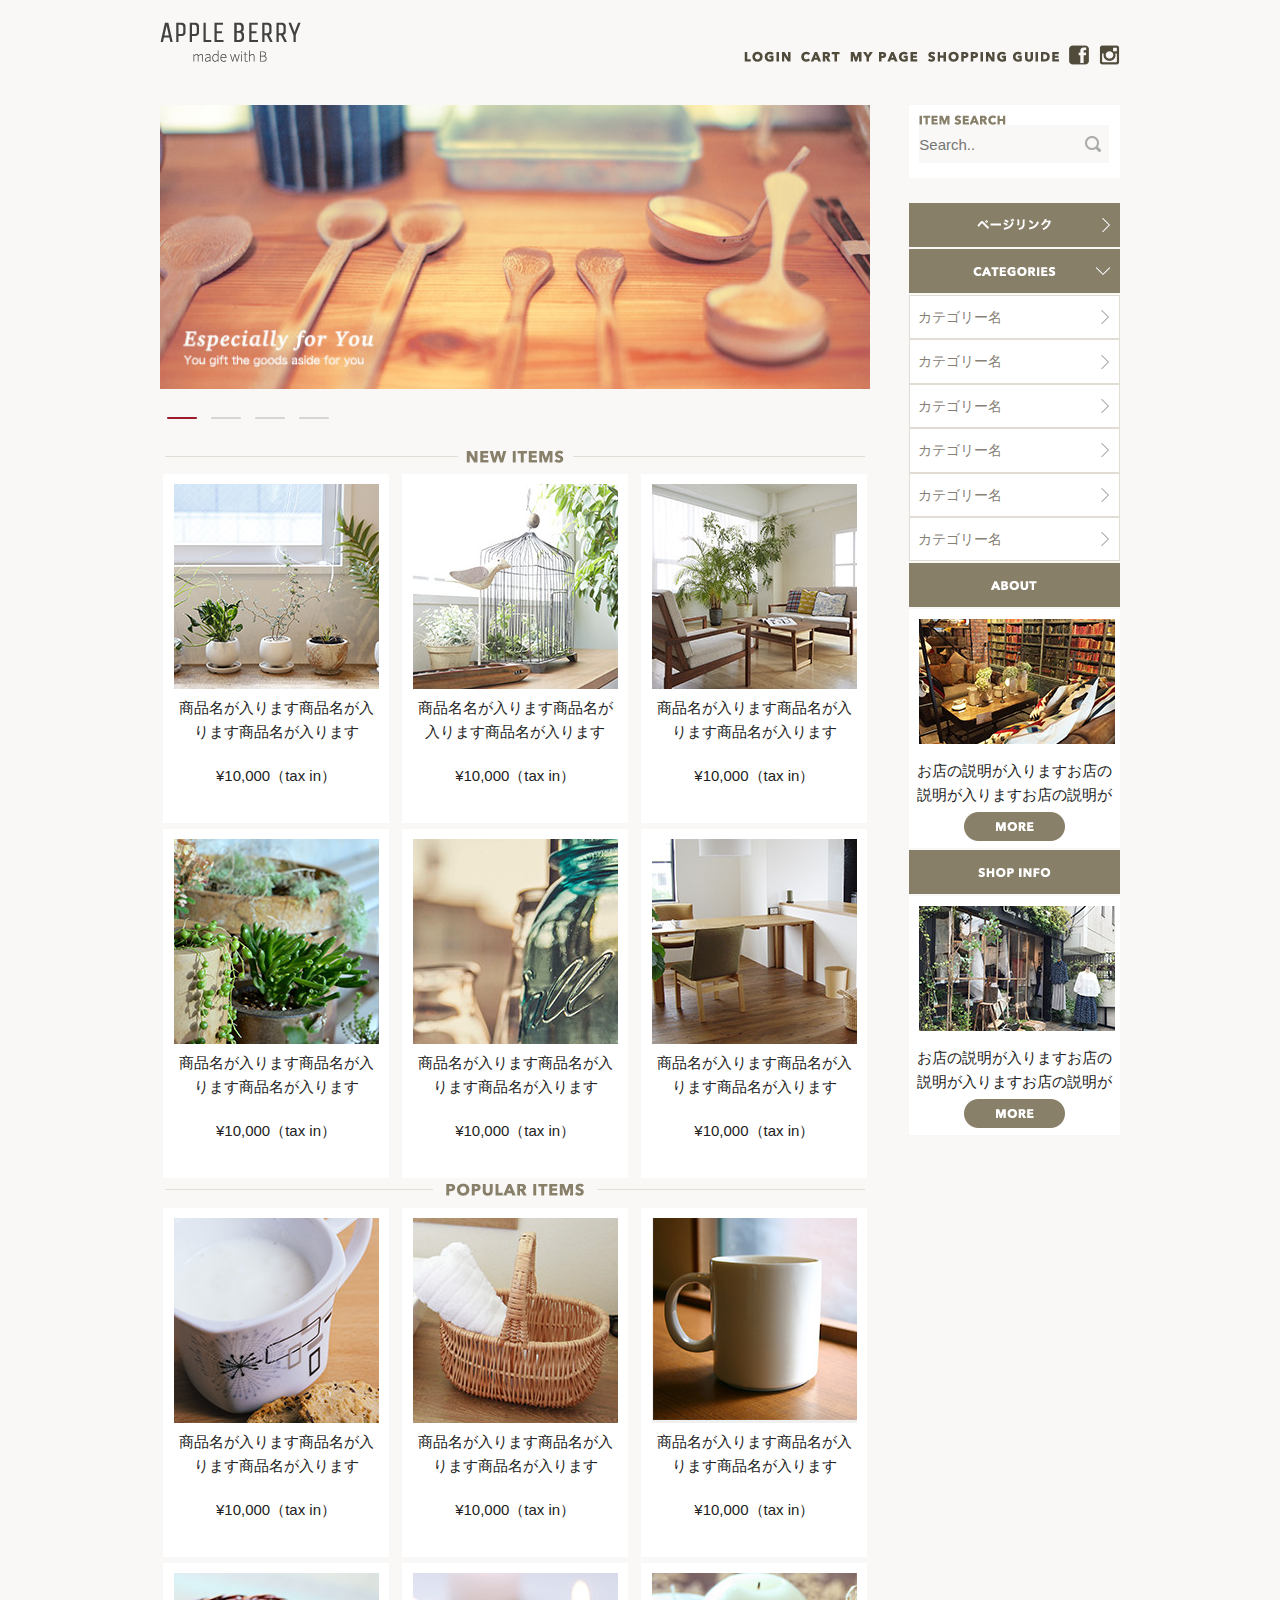
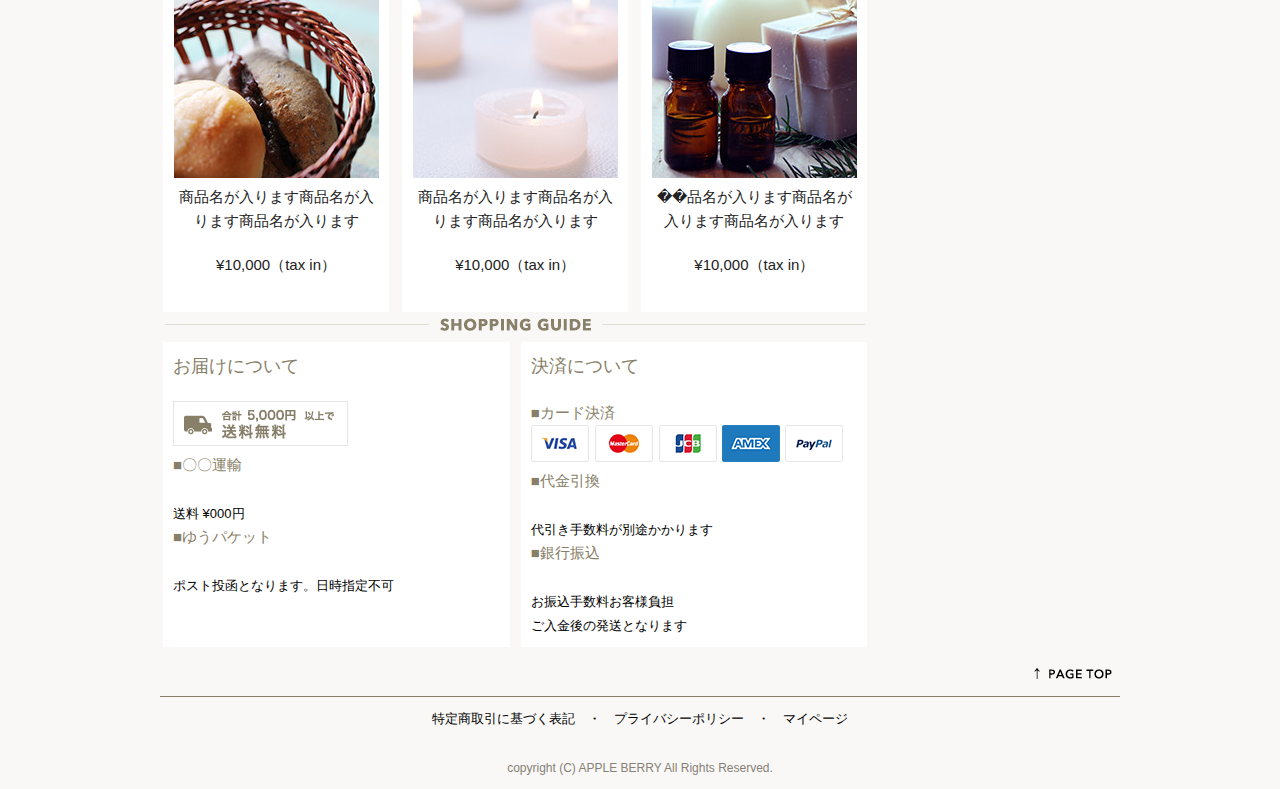
==== index.html @ 0f1e406d "Lesson9 first time" ====
<!DOCTYPE html>
<html lang="ja">

<head>

  <!-- Basic Page Needs
  –––––––––––––––––––––––––––––––––––––––––––––––––– -->
  <meta charset="utf-8">
  <title>APPLE BERRY|made with B</title>
  <!-- Owl Carousel CSS -->
  <link rel="stylesheet" href="js/carousel/assets/owl.carousel.min.css">
  <link rel="stylesheet" href="js/carousel/assets/owl.theme.default.min.css">
  <!-- jQuery -->
  <script type="text/javascript" src="https://ajax.googleapis.com/ajax/libs/jquery/1.10.2/jquery.min.js"></script>
  <!-- Owl Carousel JS -->
  <script src="js/carousel/owl.carousel.min.js"></script>
  <!-- Owl Carouselを動作させるために追加-->
  <script src="js/shopping.js"></script>
  <meta name="description" content="">
  <meta name="author" content="">

  <!-- Mobile Specific Metas
  –––––––––––––––––––––––––––––––––––––––––––––––––– -->
  <meta name="viewport" content="width=device-width, initial-scale=1">

  <!-- FONT フォントは使わない全部アイコンで利用
  –––––––––––––––––––––––––––––––���–––––––––––––––––– -->

  <!-- CSS
  –––––––––––––––––––––––––––––––––––––––––––––––––– -->
  <link rel="stylesheet" href="css/normalize.css">
  <link rel="stylesheet" href="css/skeleton.css">
  <link rel="stylesheet" href="css/shopping.css">

  <!-- Favicon
  –––––––––––––––––––––––––––––––––���–––––––––––––––– -->
  <link rel="icon" type="image/png" href="images/favicon.png">

</head>

<body>
  <!--header -->
  <header>
    <div id="header_in">
      <div class="container">
        <div class="row">
          <!--pc_logo&navi -->
          <div class="six columns pclogo">
            <div id="pc_logo">
              <h1><a href="index.html"><img class="u-max-full-width" src="images/top/logo.png" alt="apple berry made withb" srcset="images/top/logo@2x.png 2x" /></a></h1>
            </div>
          </div>
          <div class="six columns pcnavi">
            <div id="pc_navi">
              <ul class="pc_navi_li">
                <li><a href="index.html"><img src="images/top/menu_login.png" alt="menu_login"></a></li>
                <li><a href="index.html"><img src="images/top/menu_cart.png" alt="menu_cart"></a></li>
                <li><a href="index.html"><img src="images/top/menu_mypage.png" alt="menu_mypage"></a></li>
                <li><a href="index.html"><img id="menu_guide" class="u-max-full-width" src="images/top/menu_guide.png" alt="menu_guide" srcset="images/top/menu_guide@2x.png 2x" /></a></li>
                <li><a href="https://www.facebook.com/"><img src="images/top/facebook.png" alt="facebook"></a></li>
                <li><a href="https://www.instagram.com/?hl=ja"><img src="images/top/insta.png" alt="insta"></a></li>
              </ul>
            </div>
          </div>
          <!--sp_logo&navi-->
          <div id="sp_logo">
            <h1><a href="index.html"><img class="u-max-full-width" src="images/top_sp/logo.png" alt="apple berry made withb" srcset="images/top_sp/logo@2x.png 2x" /></a></h1>
          </div>
          <div id="sp_navimenu">
            <div class="sp_navi">
              <a href="https://www.facebook.com/"><img class="u-max-full-width" src="images/top_sp/fb.png" alt="facebook" srcset="images/top_sp/fb@2x.png 2x" /></a>
              <a href="https://www.instagram.com/?hl=ja"><img class="u-max-full-width" src="images/top_sp/insta.png" alt="insta" srcset="images/top_sp/insta@2x.png 2x" /></a>
              <img id="menu_icon" src="images/top_sp/menu_icon.png" alt="menu_icon">
              <ul class="menu_icon_li">
                <li><a href="#">LOGIN</a></li>
                <li><a href="#">CART</a></li>
                <li><a href="#">MY PAGE</a></li>
                <li><a href="#">SHOPPING GUIDE</a></li>
              </ul>
            </div>
          </div>
        </div>
      </div>
    </div>
  </header>
  <!--本体カバーエリアココカラ -->
  <div id="cover_area">
    <div class="container">
      <div class="row">
        <div class="nine columns">
          <!-- カルーセルエリア -->
          <div class="owl-carousel owl-theme">
            <div><img src="images/top/ca_banner.jpg" alt="ca_banner"></div>
            <div><img src="images/top/ca_banner.jpg" alt="ca_banner"></div>
            <div><img src="images/top/ca_banner.jpg" alt="ca_banner"></div>
            <div><img src="images/top/ca_banner.jpg" alt="ca_banner"></div>
          </div>
          <!--新商品エリア -->
          <div id="new_items">
            <div id="new_item_cover">
              <div class="pc_newitem_cover">
                <img src="images/top/title_newitems.png" alt="title_newitems">
              </div>
              <div class="sp_newitem_cover">
                <img class="u-max-full-width" src="images/top_sp/title_new_item.png" alt="title_new_item" srcset="images/top_sp/title_new_item@2x.png 2x" />
              </div>
            </div>
            <div id="six_newitems">
              <div class="itembox"><img src="images/top/item_01.jpg" alt="item_01">
                <h6>商品名が入ります商品名が入ります商品名が入ります</h6>
                <p>¥10,000（tax in）</p>
              </div>
              <div class="itembox"><img src="images/top/item_02.jpg" alt="item_02">
                <h6>商品名名が入ります商品名が入ります商品名が入ります</h6>
                <p>¥10,000（tax in）</p>
              </div>
              <div class="itembox"><img src="images/top/item_03.jpg" alt="item_03">
                <h6>商品名が入ります商品名が入ります商品名が入ります</h6>
                <p>¥10,000（tax in）</p>
              </div>
              <div class="itembox"><img src="images/top/item_04.jpg" alt="item_04">
                <h6>商品名が入ります商品名が入ります商品名が入ります</h6>
                <p>¥10,000（tax in）</p>
              </div>
              <div class="itembox"><img src="images/top/item_05.jpg" alt="item_05">
                <h6>商品名が入ります商品名が入ります商品名が入ります</h6>
                <p>¥10,000（tax in）</p>
              </div>
              <div class="itembox"><img src="images/top/item_06.jpg" alt="item_06">
                <h6>商品名が入ります商品名が入ります商品名が入ります</h6>
                <p>¥10,000（tax in）</p>
              </div>
            </div>
          </div>
          <!-- popular-->
          <div id="popular_items">
            <div id="popular_item_cover">
              <div class="pc_popular_cover">
                <img src="images/top/title_popular.png" alt="title_popular">
              </div>
              <div class="sp_popular_cover">
                <img class="u-max-full-width" src="images/top_sp/title_popular.png" alt="title_popular" srcset="images/top_sp/title_popular@2x.png 2x" />
              </div>
            </div>
            <div id="six_popularitems">
              <div class="itembox"><img src="images/top/item_07.jpg" alt="item_07">
                <h6>商品名が入ります商品名が入ります商品名が入ります</h6>
                <p>¥10,000（tax in）</p>
              </div>
              <div class="itembox"><img src="images/top/item_08.jpg" alt="item_08">
                <h6>商品名が入ります商品名が入ります商品名が入ります</h6>
                <p>¥10,000（tax in）</p>
              </div>
              <div class="itembox"><img src="images/top/item_09.jpg" alt="item_09">
                <h6>商品名が入ります商品名が入ります商品名が入ります</h6>
                <p>¥10,000（tax in）</p>
              </div>
              <div class="itembox"><img src="images/top/item_10.jpg" alt="item_10">
                <h6>商品名が入ります商品名が入ります商品名が入ります</h6>
                <p>¥10,000（tax in）</p>
              </div>
              <div class="itembox"><img src="images/top/item_11.jpg" alt="item_11">
                <h6>商品名が入ります商品名が入ります商品名が入ります</h6>
                <p>¥10,000（tax in）</p>
              </div>
              <div class="itembox"><img src="images/top/item_12.jpg" alt="item_12">
                <h6>��品名が入ります商品名が入ります商品名が入ります</h6>
                <p>¥10,000（tax in）</p>
              </div>
            </div>
          </div>
          <!-- 配送 -->
          <div id="shop_guide">
            <div id="shop_guide_cover">
              <div class="pc_shopguide_cover">
                <img src="images/top/title_guide.png" alt="title_guide">
              </div>
              <div class="sp_shopguide_cover">
                <img class="u-max-full-width" src="images/top_sp/title_guide.png" alt="title_guide" srcset="images/top_sp/title_guide@2x.png 2x" />
              </div>
            </div>
            <div id="two_shopguide">
              <div class="shop_guide">
                <h6>お届けについて</h6>
                <img src="images/top/otodoke_banner.png" alt="otodoke_banner">
                <p>■〇〇運輸</p>
                <br>
                <span>送料 ¥000円 </span>
                <p>■ゆうパケット</p>
                <br>
                <span>ポスト投函となります。日時指定不可</span>
              </div>
              <div class="shop_guide">
                <h6>決済について</h6>
                <p>■カード決済</p>
                <img src="images/top/cards.png" alt="cards">
                <p>■代金引換</p>
                <br>
                <span>代引き手数料が別途かかります </span>
                <p>■銀行振込</p>
                <br>
                <span>お振込手数料お客様負担<br>ご入金後の発送となります</span>
              </div>
            </div>
          </div>


        </div>
        <!-- sidebar -->
        <div id="side_bar" class="three columns">
          <div class="serch_menu">
            <img class="itemserch" src="images/top/itemserch.png" alt="itemserch">
            <div class="serchmenu_inner">
              <form id="search" method="get" action="index.html">
                <input id="serchwords" type="text" placeholder="Search.." />
                <input id="serch_icon" type="submit" value="">
              </form>
            </div>
          </div>

          <!--ページリンク-->
          <div id="pagelink">
            <div class="pagelink_mae">
              <img class="pagelink" src="images/top/pagelink.png" alt="pagelink">
            </div>
            <div class="pagelink_tenkai">
              <ul class="pagelink_li">
                <li><a href="index.html">LOGIN</a></li>
                <li><a href="index.html">CART</a></li>
                <li><a href="index.html">MY PAGE</a></li>
                <li><a href="index.html">SHOPPING GUIDE</a></li>
              </ul>
            </div>
          </div>
          <!--カテゴリー-->
          <div id="category">
            <div class="category_mae">
              <img class="category" src="images/top/categories.png" alt="categories">
            </div>
            <div class="category_tenkai">
              <ul class="category_li">
                <li><a href="#">カテゴリー名</a></li>
                <li><a href="#">カテゴリー名</a></li>
                <li><a href="#">カテゴリー名</a></li>
                <li><a href="#">カテゴリー名</a></li>
                <li><a href="#">カテゴリー名</a></li>
                <li><a href="#">カテゴリー名</a></li>
              </ul>
            </div>
          </div>

          <!--about-->
          <div id="about">
            <div class="about_cate">
              <img class="about" src="images/top/about.png" alt="about">
            </div>
            <div class="about_us">
              <img class="about_img" src="images/top/about_img.jpg" alt="about_img">
              <div class="about_btn">
                <p>お店の説明が入りますお店の説明が入りますお店の説明が</p>
                <img class="more_btn" src="images/top/more_btn.png" alt="more_btn">
              </div>
            </div>
          </div>
          <!--shop_info-->
          <div id="shop">
            <div class="shop_cate">
              <img class="shop_info" src="images/top/shop_info.png" alt="shop_info">
            </div>
            <div class="information">
              <img class="shopinfo_img" src="images/top/shopinfo_img.jpg" alt="shopinfo_img">
              <div class="shopinfo_btn">
                <p>お店の説明が入りますお店の説明が入りますお店の説明が</p>
                <img class="more_btn" src="images/top/more_btn.png" alt="more_btn">
              </div>
            </div>
          </div>
        </div>
      </div>
    </div>
  </div>


  <!-- footer-->
  <footer>
    <div id="footer">
      <div class="container">
        <div class="row">
          <div class="twelve columns">
            <div class="pagetop_info">
              <img class="pagetop" src="images/top/pagetop.png" alt="pagetop">
            </div>
            <div class="copyright">
              <p>特定商取引に基づく表記　・　プライバシーポリシー　・　マイページ</p>
              <small>copyright (C) APPLE BERRY All Rights Reserved.</small>
            </div>
          </div>
        </div>
      </div>
    </div>

  </footer>

  <!-- spTOPハンバーガー-->
  <script>
    $(function() {
      $(document).ready(function() {

        $("#menu_icon").click(function() {
          $(this).next().slideToggle();
        });

      });
    });
  </script>


  <script>
    $(function() {
      $(document).ready(function() {

        $(".pagelink_mae").click(function() {
          $(this).next().slideToggle();
        });

      });
    });
  </script>

</body>

</html>
---- css/skeleton.css ----
/*
* Skeleton V2.0.4
* Copyright 2014, Dave Gamache
* www.getskeleton.com
* Free to use under the MIT license.
* http://www.opensource.org/licenses/mit-license.php
* 12/29/2014
*/


/* Table of contents
––––––––––––––––––––––––––––––––––––––––––––––––––
- Grid
- Base Styles
- Typography
- Links
- Buttons
- Forms
- Lists
- Code
- Tables
- Spacing
- Utilities
- Clearing
- Media Queries
*/


/* Grid
–––––––––––––––––––––––––––––––––––––––––––––––––– */
.container {
  position: relative;
  width: 100%;
  max-width: 960px;
  margin: 0 auto;
  padding: 0 20px;
  box-sizing: border-box; }
.column,
.columns {
  width: 100%;
  float: left;
  box-sizing: border-box; }

/* For devices larger than 400px */
@media (min-width: 400px) {
  .container {
    width: 85%;
    padding: 0; }
}

/* For devices larger than 550px */
@media (min-width: 550px) {
  .container {
    width: 80%; }
  .column,
  .columns {
    margin-left: 4%; }
  .column:first-child,
  .columns:first-child {
    margin-left: 0; }

  .one.column,
  .one.columns                    { width: 4.66666666667%; }
  .two.columns                    { width: 13.3333333333%; }
  .three.columns                  { width: 22%;            }
  .four.columns                   { width: 30.6666666667%; }
  .five.columns                   { width: 39.3333333333%; }
  .six.columns                    { width: 48%;            }
  .seven.columns                  { width: 56.6666666667%; }
  .eight.columns                  { width: 65.3333333333%; }
  .nine.columns                   { width: 74.0%;          }
  .ten.columns                    { width: 82.6666666667%; }
  .eleven.columns                 { width: 91.3333333333%; }
  .twelve.columns                 { width: 100%; margin-left: 0; }

  .one-third.column               { width: 30.6666666667%; }
  .two-thirds.column              { width: 65.3333333333%; }

  .one-half.column                { width: 48%; }

  /* Offsets */
  .offset-by-one.column,
  .offset-by-one.columns          { margin-left: 8.66666666667%; }
  .offset-by-two.column,
  .offset-by-two.columns          { margin-left: 17.3333333333%; }
  .offset-by-three.column,
  .offset-by-three.columns        { margin-left: 26%;            }
  .offset-by-four.column,
  .offset-by-four.columns         { margin-left: 34.6666666667%; }
  .offset-by-five.column,
  .offset-by-five.columns         { margin-left: 43.3333333333%; }
  .offset-by-six.column,
  .offset-by-six.columns          { margin-left: 52%;            }
  .offset-by-seven.column,
  .offset-by-seven.columns        { margin-left: 60.6666666667%; }
  .offset-by-eight.column,
  .offset-by-eight.columns        { margin-left: 69.3333333333%; }
  .offset-by-nine.column,
  .offset-by-nine.columns         { margin-left: 78.0%;          }
  .offset-by-ten.column,
  .offset-by-ten.columns          { margin-left: 86.6666666667%; }
  .offset-by-eleven.column,
  .offset-by-eleven.columns       { margin-left: 95.3333333333%; }

  .offset-by-one-third.column,
  .offset-by-one-third.columns    { margin-left: 34.6666666667%; }
  .offset-by-two-thirds.column,
  .offset-by-two-thirds.columns   { margin-left: 69.3333333333%; }

  .offset-by-one-half.column,
  .offset-by-one-half.columns     { margin-left: 52%; }

}


/* Base Styles
–––––––––––––––––––––––––––––––––––––––––––––––––– */
/* NOTE
html is set to 62.5% so that all the REM measurements throughout Skeleton
are based on 10px sizing. So basically 1.5rem = 15px :) */
html {
  font-size: 62.5%; }
body {
  font-size: 1.5em; /* currently ems cause chrome bug misinterpreting rems on body element */
  line-height: 1.6;
  font-weight: 400;
  font-family: "Raleway", "HelveticaNeue", "Helvetica Neue", Helvetica, Arial, sans-serif;
  color: #222; }


/* Typography
–––––––––––––––––––––––––––––––––––––––––––––––––– */
h1, h2, h3, h4, h5, h6 {
  margin-top: 0;
  margin-bottom: 2rem;
  font-weight: 300; }
h1 { font-size: 4.0rem; line-height: 1.2;  letter-spacing: -.1rem;}
h2 { font-size: 3.6rem; line-height: 1.25; letter-spacing: -.1rem; }
h3 { font-size: 3.0rem; line-height: 1.3;  letter-spacing: -.1rem; }
h4 { font-size: 2.4rem; line-height: 1.35; letter-spacing: -.08rem; }
h5 { font-size: 1.8rem; line-height: 1.5;  letter-spacing: -.05rem; }
h6 { font-size: 1.5rem; line-height: 1.6;  letter-spacing: 0; }

/* Larger than phablet */
@media (min-width: 550px) {
  h1 { font-size: 5.0rem; }
  h2 { font-size: 4.2rem; }
  h3 { font-size: 3.6rem; }
  h4 { font-size: 3.0rem; }
  h5 { font-size: 2.4rem; }
  h6 { font-size: 1.5rem; }
}

p {
  margin-top: 0; }


/* Links
–––––––––––––––––––––––––––––––––––––––––––––––––– */
a {
  color: #1EAEDB; }
a:hover {
  color: #0FA0CE; }


/* Buttons
–––––––––––––––––––––––––––––––––––––––––––––––––– */
.button,
button,
input[type="submit"],
input[type="reset"],
input[type="button"] {
  display: inline-block;
  height: 38px;
  padding: 0 30px;
  color: #555;
  text-align: center;
  font-size: 11px;
  font-weight: 600;
  line-height: 38px;
  letter-spacing: .1rem;
  text-transform: uppercase;
  text-decoration: none;
  white-space: nowrap;
  background-color: transparent;
  border-radius: 4px;
  border: 1px solid #bbb;
  cursor: pointer;
  box-sizing: border-box; }
.button:hover,
button:hover,
input[type="submit"]:hover,
input[type="reset"]:hover,
input[type="button"]:hover,
.button:focus,
button:focus,
input[type="submit"]:focus,
input[type="reset"]:focus,
input[type="button"]:focus {
  color: #333;
  border-color: #888;
  outline: 0; }
.button.button-primary,
button.button-primary,
input[type="submit"].button-primary,
input[type="reset"].button-primary,
input[type="button"].button-primary {
  color: #FFF;
  background-color: #33C3F0;
  border-color: #33C3F0; }
.button.button-primary:hover,
button.button-primary:hover,
input[type="submit"].button-primary:hover,
input[type="reset"].button-primary:hover,
input[type="button"].button-primary:hover,
.button.button-primary:focus,
button.button-primary:focus,
input[type="submit"].button-primary:focus,
input[type="reset"].button-primary:focus,
input[type="button"].button-primary:focus {
  color: #FFF;
  background-color: #1EAEDB;
  border-color: #1EAEDB; }


/* Forms
–––––––––––––––––––––––––––––––––––––––––––––––––– */
input[type="email"],
input[type="number"],
input[type="search"],
input[type="text"],
input[type="tel"],
input[type="url"],
input[type="password"],
textarea,
select {
  height: 38px;
  padding: 6px 10px; /* The 6px vertically centers text on FF, ignored by Webkit */
  background-color: #fff;
  border: 1px solid #D1D1D1;
  border-radius: 4px;
  box-shadow: none;
  box-sizing: border-box; }
/* Removes awkward default styles on some inputs for iOS */
input[type="email"],
input[type="number"],
input[type="search"],
input[type="text"],
input[type="tel"],
input[type="url"],
input[type="password"],
textarea {
  -webkit-appearance: none;
     -moz-appearance: none;
          appearance: none; }
textarea {
  min-height: 65px;
  padding-top: 6px;
  padding-bottom: 6px; }
input[type="email"]:focus,
input[type="number"]:focus,
input[type="search"]:focus,
input[type="text"]:focus,
input[type="tel"]:focus,
input[type="url"]:focus,
input[type="password"]:focus,
textarea:focus,
select:focus {
  border: 1px solid #33C3F0;
  outline: 0; }
label,
legend {
  display: block;
  margin-bottom: .5rem;
  font-weight: 600; }
fieldset {
  padding: 0;
  border-width: 0; }
input[type="checkbox"],
input[type="radio"] {
  display: inline; }
label > .label-body {
  display: inline-block;
  margin-left: .5rem;
  font-weight: normal; }


/* Lists
–––––––––––––––––––––––––––––––––––––––––––––––––– */
ul {
  list-style: circle inside; }
ol {
  list-style: decimal inside; }
ol, ul {
  padding-left: 0;
  margin-top: 0; }
ul ul,
ul ol,
ol ol,
ol ul {
  margin: 1.5rem 0 1.5rem 3rem;
  font-size: 90%; }
li {
  margin-bottom: 1rem; }


/* Code
–––––––––––––––––––––––––––––––––––––––––––––––––– */
code {
  padding: .2rem .5rem;
  margin: 0 .2rem;
  font-size: 90%;
  white-space: nowrap;
  background: #F1F1F1;
  border: 1px solid #E1E1E1;
  border-radius: 4px; }
pre > code {
  display: block;
  padding: 1rem 1.5rem;
  white-space: pre; }


/* Tables
–––––––––––––––––––––––––––––––––––––––––––––––––– */
th,
td {
  padding: 12px 15px;
  text-align: left;
  border-bottom: 1px solid #E1E1E1; }
th:first-child,
td:first-child {
  padding-left: 0; }
th:last-child,
td:last-child {
  padding-right: 0; }


/* Spacing
–––––––––––––––––––––––––––––––––––––––––––––––––– */
button,
.button {
  margin-bottom: 1rem; }
input,
textarea,
select,
fieldset {
  margin-bottom: 1.5rem; }
pre,
blockquote,
dl,
figure,
table,
p,
ul,
ol,
form {
  margin-bottom: 2.5rem; }


/* Utilities
–––––––––––––––––––––––––––––––––––––––––––––––––– */
.u-full-width {
  width: 100%;
  box-sizing: border-box; }
.u-max-full-width {
  max-width: 100%;
  box-sizing: border-box; }
.u-pull-right {
  float: right; }
.u-pull-left {
  float: left; }


/* Misc
–––––––––––––––––––––––––––––––––––––––––––––––––– */
hr {
  margin-top: 3rem;
  margin-bottom: 3.5rem;
  border-width: 0;
  border-top: 1px solid #E1E1E1; }


/* Clearing
–––––––––––––––––––––––––––––––––––––––––––––––––– */

/* Self Clearing Goodness */
.container:after,
.row:after,
.u-cf {
  content: "";
  display: table;
  clear: both; }


/* Media Queries
–––––––––––––––––––––––––––––––––––––––––––––––––– */
/*
Note: The best way to structure the use of media queries is to create the queries
near the relevant code. For example, if you wanted to change the styles for buttons
on small devices, paste the mobile query code up in the buttons section and style it
there.
*/


/* Larger than mobile */
@media (min-width: 400px) {}

/* Larger than phablet (also point when grid becomes active) */
@media (min-width: 550px) {}

/* Larger than tablet */
@media (min-width: 750px) {}

/* Larger than desktop */
@media (min-width: 1000px) {}

/* Larger than Desktop HD */
@media (min-width: 1200px) {}
---- css/shopping.css ----
html {
  font-size: 62.5%; }

header {
  background: #f9f8f6; }
  header #header_in {
    padding-top: 10px;
    padding-bottom: 4px; }
  @media (min-width: 551px) {
    header #header_in {
      padding: 15px 0 10px 0; }
    header #pc_logo {
      text-align: left; }
    header #pc_navi {
      float: right;
      hight: auto; }
      header #pc_navi .pc_navi_li {
        display: inline-flex;
        justify-content: flex-end;
        list-style: none;
        float: left;
        margin: 30px 0 0 0; }
        header #pc_navi .pc_navi_li img {
          margin: 0 0 0 10px; } }
  @media (max-width: 550px) {
    header #pc_logo {
      display: none; }
    header #pc_navi {
      display: none; } }
  @media (max-width: 550px) {
    header #sp_logo {
      text-align: center; }
    header #sp_navimenu {
      text-align: center; }
      header #sp_navimenu .menu_icon_li {
        width: 180px;
        position: absolute;
        top: 105px;
        right: 2%;
        z-index: 100;
        border: 1px solid #e2ddd4;
        background: #f9f8f6;
        margin: 0;
        padding: 0;
        display: none; }
        header #sp_navimenu .menu_icon_li li {
          list-style: none;
          margin: 0;
          padding: 0; }
          header #sp_navimenu .menu_icon_li li a {
            display: block;
            padding: 10px 8px;
            border-bottom: 1px solid #e2ddd4;
            color: #868076;
            font-size: 14px;
            text-decoration: none; } }
  @media (min-width: 551px) {
    header #sp_logo {
      display: none; }
    header #sp_navimenu {
      display: none; } }

#cover_area {
  background: #f9f8f6;
  text-align: center; }
  #cover_area img {
    max-width: 100%;
    height: auto; }

#side_bar .serch_menu {
  background: #fff; }
  #side_bar .serch_menu .itemserch {
    float: left;
    margin: 10px 0 0 10px; }
  #side_bar .serch_menu #serchwords {
    background: #f9f8f6;
    width: 30px;
    border: none;
    background-image: url("../images/top/search_icon.png");
    background-position: 95% center;
    background-repeat: no-repeat;
    z-index: 100;
    padding: 0;
    width: 90%;
    border-radius: 0; }
  #side_bar .serch_menu #serch_icon {
    display: none; }
#side_bar #pagelink .pagelink_mae {
  padding: 10px 8px;
  margin: 2px 0;
  background: #887f69;
  background-image: url("../images/top/next_icon.png");
  background-position: 95% center;
  background-repeat: no-repeat; }
#side_bar #pagelink .pagelink_tenkai {
  display: none; }
  #side_bar #pagelink .pagelink_tenkai .pagelink_li {
    margin: 0;
    background: #FFF; }
  #side_bar #pagelink .pagelink_tenkai ul {
    list-style: none;
    text-align: left; }
    #side_bar #pagelink .pagelink_tenkai ul li {
      margin: 0; }
    #side_bar #pagelink .pagelink_tenkai ul a {
      display: block;
      padding: 10px 8px;
      border: 1px solid #e2ddd4;
      color: #868076;
      font-size: 14px;
      text-decoration: none; }
#side_bar #category .category_mae {
  padding: 10px 8px;
  margin: 2px 0;
  background: #887f69;
  background-image: url("../images/top/down_icon.png");
  background-position: 95% center;
  background-repeat: no-repeat; }
#side_bar #category .category_tenkai .category_li {
  margin: 0; }
#side_bar #category .category_tenkai ul {
  list-style: none;
  text-align: left; }
  #side_bar #category .category_tenkai ul li {
    margin: 0; }
  #side_bar #category .category_tenkai ul a {
    display: block;
    padding: 10px 8px;
    border: 1px solid #e2ddd4;
    color: #868076;
    font-size: 14px;
    text-decoration: none;
    background: #FFF;
    background-image: url("../images/top/next_icon_gray.png");
    background-position: 95% center;
    background-repeat: no-repeat; }
@media (min-width: 551px) {
  #side_bar #about .about_cate {
    padding: 10px 8px;
    margin: 2px 0;
    background: #887f69; }
  #side_bar #about .about_us {
    background: #fff;
    display: flex;
    flex-direction: column;
    justify-content: center;
    align-items: flex-start; }
  #side_bar #about .about_img {
    margin: 10px;
    max-width: 100%; }
  #side_bar #about .about_btn p {
    margin: 5px; }
  #side_bar #shop .shop_cate {
    padding: 10px 8px;
    margin: 2px 0;
    background: #887f69; }
  #side_bar #shop .information {
    background: #fff;
    display: flex;
    flex-direction: column;
    justify-content: center;
    align-items: flex-start; }
    #side_bar #shop .information .shopinfo_img {
      margin: 10px; }
    #side_bar #shop .information .shopinfo_btn p {
      margin: 5px; } }

@media (max-width: 550px) {
  .itemserch {
    display: none; }

  #serchwords {
    margin: 15px 0; }

  #about .about_cate {
    padding: 10px 8px;
    margin: 2px 0;
    background: #887f69; }
  #about .about_us {
    background: #fff;
    display: flex;
    flex-wrap: wrap; }
    #about .about_us .about_img {
      width: 50%;
      height: 50%; }
    #about .about_us .about_btn {
      width: 50%; }
      #about .about_us .about_btn p {
        margin: 5px 0; }
      #about .about_us .about_btn .more_btn {
        margin-top: 10px; }

  #shop .shop_cate {
    padding: 10px 8px;
    margin: 2px 0;
    background: #887f69; }
  #shop .information {
    background: #fff;
    display: flex;
    flex-wrap: wrap; }
    #shop .information .shopinfo_img {
      width: 50%;
      height: 50%; }
    #shop .information .shopinfo_btn {
      width: 50%; }
      #shop .information .shopinfo_btn p {
        margin: 5px 0; }
      #shop .information .shopinfo_btn .more_btn {
        margin-top: 10px; } }
#new_items #new_item_cover {
  background: #f9f8f6; }
  #new_items #new_item_cover img {
    text-align: center;
    max-width: 100%;
    height: auto; }
#new_items #six_newitems {
  display: flex;
  flex-flow: row wrap;
  justify-content: space-between;
  align-items: center; }
@media (min-width: 551px) {
  #new_items #new_item_cover .sp_newitem_cover {
    display: none; }
  #new_items #six_newitems .itembox {
    align-self: center;
    margin: 3px;
    padding: 10px;
    background: #fff;
    width: 29%;
    height: 100%; } }
@media (max-width: 550px) {
  #new_items #new_item_cover .pc_newitem_cover {
    display: none; }
  #new_items #six_newitems .itembox {
    align-self: center;
    margin: 3px;
    padding: 10px;
    background: #fff;
    width: 40%;
    height: 100%; } }

#popular_items #six_popularitems {
  display: flex;
  flex-flow: row wrap;
  justify-content: space-between;
  align-items: center; }
@media (min-width: 551px) {
  #popular_items #popular_item_cover .sp_popular_cover {
    display: none; }
  #popular_items #six_popularitems .itembox {
    align-self: center;
    margin: 3px;
    padding: 10px;
    background: #fff;
    width: 29%;
    height: 100%; } }
@media (max-width: 550px) {
  #popular_items #popular_item_cover .pc_popular_cover {
    display: none; }
  #popular_items #six_popularitems .itembox {
    align-self: center;
    margin: 3px;
    padding: 10px;
    background: #fff;
    width: 40%;
    height: 100%; } }

#shop_guide #two_shopguide {
  display: flex;
  flex-flow: row wrap;
  justify-content: space-between;
  align-items: center; }
  #shop_guide #two_shopguide h6 {
    font-size: large; }
@media (min-width: 551px) {
  #shop_guide #shop_guide_cover .sp_shopguide_cover {
    display: none; }
  #shop_guide #two_shopguide .shop_guide {
    background: #fff;
    align-self: stretch;
    margin: 3px;
    padding: 10px;
    width: 46%;
    color: #887f69;
    text-align: left; }
    #shop_guide #two_shopguide .shop_guide p {
      margin: 0; }
    #shop_guide #two_shopguide .shop_guide span {
      color: #000;
      font-size: small; } }
@media (max-width: 550px) {
  #shop_guide #shop_guide_cover .pc_shopguide_cover {
    display: none; }
  #shop_guide #two_shopguide .shop_guide {
    background: #fff;
    align-self: stretch;
    margin: 3px;
    padding: 10px;
    width: 100%;
    color: #887f69;
    text-align: left; }
    #shop_guide #two_shopguide .shop_guide p {
      margin: 0; }
    #shop_guide #two_shopguide .shop_guide span {
      color: #000; } }

#footer {
  background-color: #f9f8f6; }
  #footer .pagetop_info {
    padding: 10px 8px;
    margin: 2px 0;
    text-align: right;
    max-width: 100%;
    height: auto;
    border-bottom: 1px solid #887f69; }
  #footer .copyright {
    padding: 10px 0;
    text-align: center;
    color: #000; }
    #footer .copyright p {
      font-size: small; }
    #footer .copyright small {
      color: #868076; }

#list_cover_area {
  background: #f9f8f6;
  text-align: center; }
  #list_cover_area img {
    max-width: 100%;
    height: auto; }
  #list_cover_area #hglist {
    background: #e2ddd4; }
    #list_cover_area #hglist ul {
      display: flex;
      list-style: none;
      text-align: left;
      margin: 0 0 10px 0; }
      #list_cover_area #hglist ul li:before {
        content: " / "; }
      #list_cover_area #hglist ul li:first-child:before {
        content: none; }
      #list_cover_area #hglist ul li,
      #list_cover_area #hglist ul a {
        margin: 5px 0 0 10px;
        font-size: x-small;
        color: #887f69;
        text-decoration: none; }
  #list_cover_area #category_images .pc_cateimages img {
    max-width: 100%;
    height: auto; }
  #list_cover_area #category_images .sp_cateimages img {
    max-width: 100%;
    height: auto; }
  @media (min-width: 551px) {
    #list_cover_area #category_images .sp_cateimages {
      display: none; } }
  @media (max-width: 550px) {
    #list_cover_area #category_images .pc_cateimages {
      display: none; } }
  #list_cover_area #products_list {
    background: #f9f8f6; }
    #list_cover_area #products_list img {
      text-align: center;
      max-width: 100%;
      height: auto; }
    #list_cover_area #products_list #nine_products {
      display: flex;
      flex-flow: row wrap;
      justify-content: space-between;
      align-items: center; }
    @media (min-width: 551px) {
      #list_cover_area #products_list #nine_products .itembox {
        align-self: center;
        margin: 3px;
        padding: 10px;
        background: #fff;
        width: 29%;
        height: 100%; } }
    @media (max-width: 550px) {
      #list_cover_area #products_list #nine_products .itembox {
        align-self: center;
        margin: 3px;
        padding: 10px;
        background: #fff;
        width: 40%;
        height: 100%; } }
    #list_cover_area #products_list #button {
      display: flex;
      justify-content: space-between; }
      #list_cover_area #products_list #button .back_button,
      #list_cover_area #products_list #button .next_button {
        background: #887f69;
        color: #fff;
        font-size: large; }
  #list_cover_area #recent_items #three_recent_items {
    display: flex;
    flex-flow: row wrap;
    justify-content: space-between;
    align-items: center; }
  @media (min-width: 551px) {
    #list_cover_area #recent_items #recent_pro .sp_recent_pro_pc {
      display: none; }
    #list_cover_area #recent_items #three_recent_items .itembox {
      align-self: center;
      margin: 3px;
      padding: 10px;
      background: #fff;
      width: 29%;
      height: 100%; } }
  @media (max-width: 550px) {
    #list_cover_area #recent_items #recent_pro .pc_recent_pro_pc {
      display: none; }
    #list_cover_area #recent_items #three_recent_items .itembox {
      align-self: center;
      margin: 3px;
      padding: 10px;
      background: #fff;
      width: 40%;
      height: 100%; } }

#product_des {
  background: #fff;
  text-align: center; }
  #product_des img {
    max-width: 100%;
    height: auto; }
  #product_des #pro_title {
    display: flex;
    border-bottom: solid 1px #e2ddd4; }
    #product_des #pro_title h6 {
      margin: 20px 0 20px 20px;
      text-align: left;
      font-weight: bold;
      color: #000; }
    #product_des #pro_title .pro_name {
      margin-left: auto; }
      #product_des #pro_title .pro_name p {
        color: #e2ddd4; }
  @media (min-width: 551px) {
    #product_des #pro_images {
      display: flex;
      flex-flow: row;
      justify-content: space-between;
      align-items: flex-start;
      width: 100%;
      background: #fff; }
      #product_des #pro_images img {
        max-width: 100%; }
      #product_des #pro_images #display_img {
        margin: 20px 5px 20px 0;
        width: 78%; }
      #product_des #pro_images #list_img {
        display: flex;
        flex-wrap: wrap;
        justify-content: space-around;
        width: 30%;
        margin: 20px 5px 20px 0; }
        #product_des #pro_images #list_img li {
          width: 34%;
          list-style: none; } }
  @media (max-width: 550px) {
    #product_des #pro_images {
      width: 100%;
      background: #fff; }
      #product_des #pro_images img {
        max-width: 100%; }
      #product_des #pro_images #display_img {
        margin: 20px 5px 20px 0;
        width: 78%; }
      #product_des #pro_images #list_img {
        display: flex;
        flex-wrap: wrap;
        justify-content: space-around; }
        #product_des #pro_images #list_img li {
          width: 17%;
          list-style: none;
          padding: 2px;
          margin: 2px; } }
  #product_des #color_size .title_color {
    text-align: left; }
  #product_des #color_size .color_table {
    background: #F9F9F9;
    color: #887f69; }
    #product_des #color_size .color_table table {
      background: #fff;
      width: 100%; }
      #product_des #color_size .color_table table th,
      #product_des #color_size .color_table table tr,
      #product_des #color_size .color_table table td {
        border: solid 1px #887f69;
        text-align: center; }
      #product_des #color_size .color_table table th {
        background: #e2ddd4; }
  @media (min-width: 551px) {
    #product_des #pri_qua_cart {
      display: flex;
      justify-content: space-between;
      align-self: center;
      border-bottom: solid 1px #887f69; }
      #product_des #pri_qua_cart #pro_qua #pro_price {
        display: flex;
        align-items: center;
        justify-content: space-between;
        border-top: solid 1px #887f69;
        border-bottom: solid 1px #887f69; }
        #product_des #pri_qua_cart #pro_qua #pro_price .title_price {
          padding: 10px 8px;
          margin: 2px 0; }
        #product_des #pri_qua_cart #pro_qua #pro_price .kakaku {
          width: 90%; }
          #product_des #pri_qua_cart #pro_qua #pro_price .kakaku p {
            margin-bottom: 0; }
            #product_des #pri_qua_cart #pro_qua #pro_price .kakaku p span {
              color: red;
              font-style: italic;
              font-size: x-large; }
      #product_des #pri_qua_cart #pro_qua #quantity {
        display: flex;
        align-items: center;
        justify-content: space-between; }
        #product_des #pri_qua_cart #pro_qua #quantity .title_quantity {
          padding: 10px 8px;
          margin: 2px 0; }
        #product_des #pri_qua_cart #pro_qua #quantity .num {
          margin: 20px; }
          #product_des #pri_qua_cart #pro_qua #quantity .num input[type="number"] {
            border-radius: 0; }
          #product_des #pri_qua_cart #pro_qua #quantity .num input {
            padding: 0;
            margin: 0; } }
  @media (max-width: 550px) {
    #product_des #pri_qua_cart #pro_qua #pro_price {
      display: flex;
      align-items: center;
      justify-content: space-between;
      border-top: solid 1px #887f69;
      border-bottom: solid 1px #887f69; }
      #product_des #pri_qua_cart #pro_qua #pro_price .title_price {
        padding: 10px 8px;
        margin: 2px 0; }
      #product_des #pri_qua_cart #pro_qua #pro_price .kakaku {
        width: 90%; }
        #product_des #pri_qua_cart #pro_qua #pro_price .kakaku p {
          margin-bottom: 0; }
          #product_des #pri_qua_cart #pro_qua #pro_price .kakaku p span {
            color: red;
            font-style: italic;
            font-size: x-large; }
    #product_des #pri_qua_cart #pro_qua #quantity {
      display: flex;
      align-items: center;
      justify-content: space-between;
      border-bottom: solid 1px #887f69; }
      #product_des #pri_qua_cart #pro_qua #quantity .title_quantity {
        padding: 10px 8px;
        margin: 2px 0; }
      #product_des #pri_qua_cart #pro_qua #quantity .num {
        margin: 20px; }
        #product_des #pri_qua_cart #pro_qua #quantity .num input[type="number"] {
          border-radius: 0; }
        #product_des #pri_qua_cart #pro_qua #quantity .num input {
          padding: 0;
          margin: 0; }
    #product_des #pri_qua_cart #cart_icon {
      margin-top: 10px; } }
  #product_des #description_pro .des_title {
    border-bottom: solid 1px #887f69; }
  #product_des #description_pro .expla {
    text-align: left;
    margin: 25px 0;
    color: #887f69;
    font-large: bold;
    font-size: large; }
  #product_des #description_pro p {
    text-align: left; }
  #product_des #description_pro .descri_table table {
    color: #887f69;
    width: 100%;
    margin-bottom: 20px;
    background: #fff; }
    #product_des #description_pro .descri_table table td {
      background: #e2ddd4;
      border: solid 1px #887f69;
      text-align: center; }
    #product_des #description_pro .descri_table table th {
      font-weight: normal;
      border: solid 1px #887f69;
      text-align: center; }

/*# sourceMappingURL=shopping.css.map */
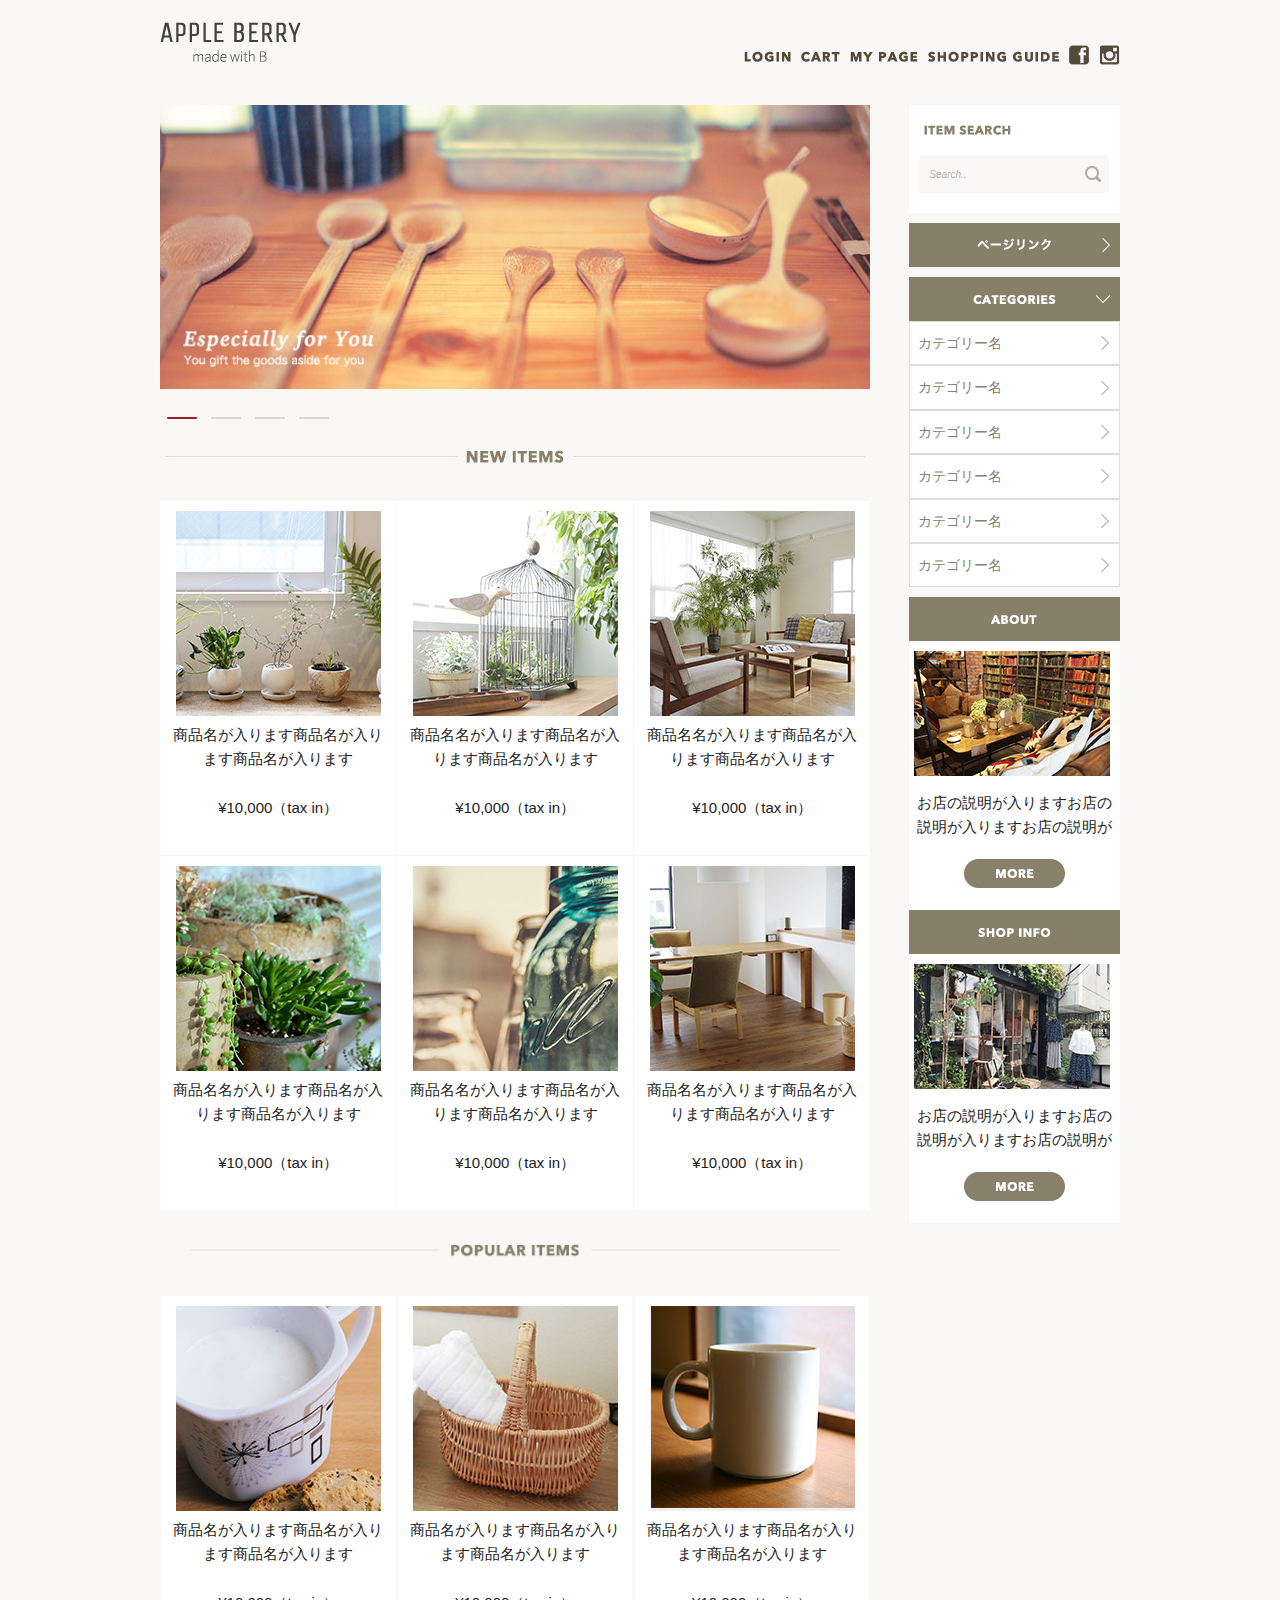
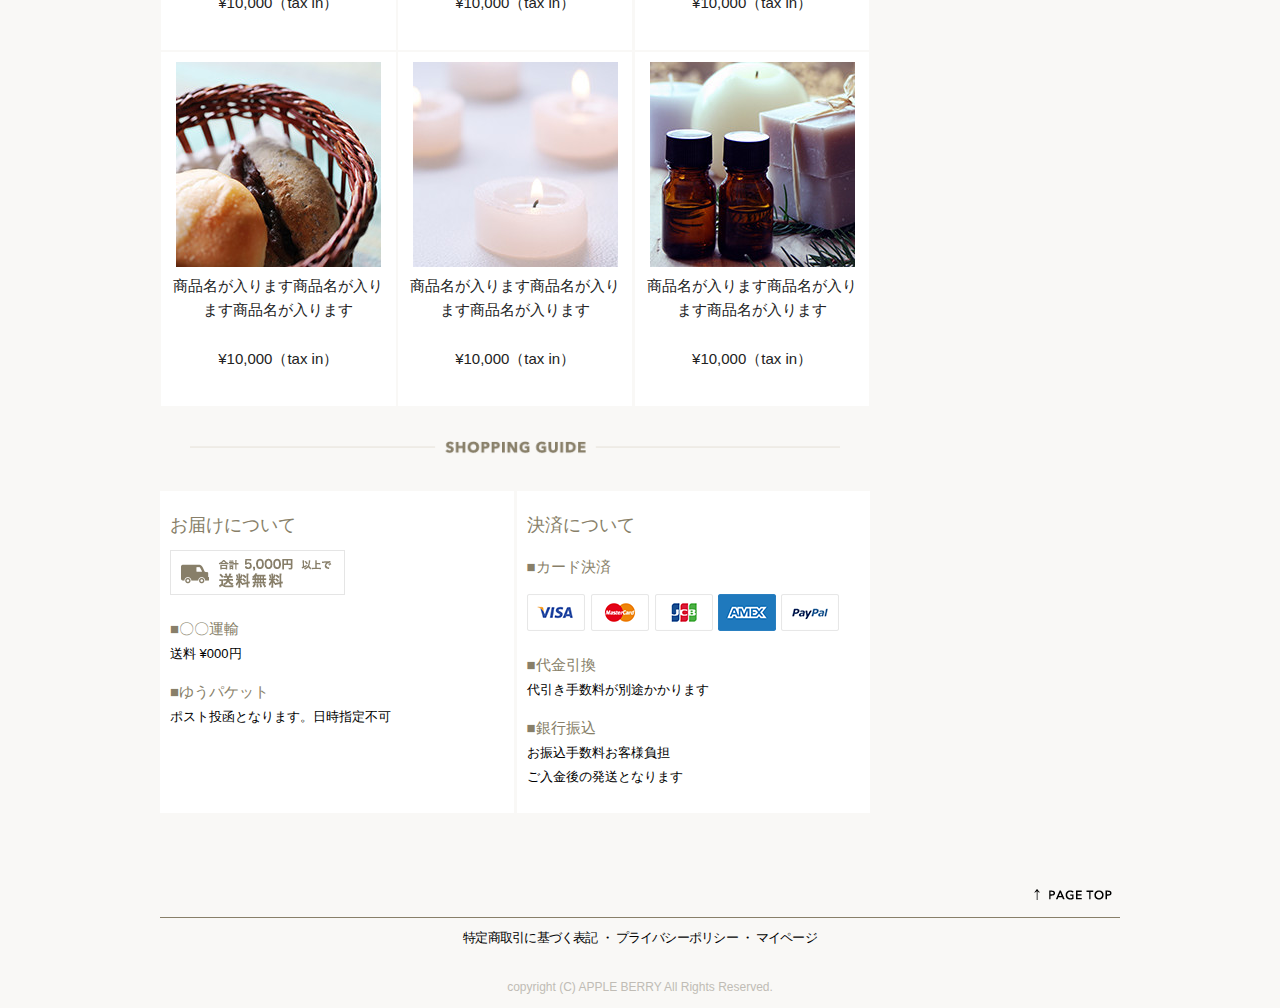
==== commit c538637b: "Lesson9 second" ====
--- a/index.html
+++ b/index.html
@@ -107,27 +107,27 @@
             </div>
             <div id="six_newitems">
               <div class="itembox"><img src="images/top/item_01.jpg" alt="item_01">
-                <h6>商品名が入ります商品名が入ります商品名が入ります</h6>
+                <p>商品名が入ります商品名が入ります商品名が入ります</p>
                 <p>¥10,000（tax in）</p>
               </div>
               <div class="itembox"><img src="images/top/item_02.jpg" alt="item_02">
-                <h6>商品名名が入ります商品名が入ります商品名が入ります</h6>
+                <p>商品名名が入ります商品名が入ります商品名が入ります</p>
                 <p>¥10,000（tax in）</p>
               </div>
               <div class="itembox"><img src="images/top/item_03.jpg" alt="item_03">
-                <h6>商品名が入ります商品名が入ります商品名が入ります</h6>
+                <p>商品名名が入ります商品名が入ります商品名が入ります</p>
                 <p>¥10,000（tax in）</p>
               </div>
               <div class="itembox"><img src="images/top/item_04.jpg" alt="item_04">
-                <h6>商品名が入ります商品名が入ります商品名が入ります</h6>
+                <p>商品名名が入ります商品名が入ります商品名が入ります</p>
                 <p>¥10,000（tax in）</p>
               </div>
               <div class="itembox"><img src="images/top/item_05.jpg" alt="item_05">
-                <h6>商品名が入ります商品名が入ります商品名が入ります</h6>
+                <p>商品名名が入ります商品名が入ります商品名が入ります</p>
                 <p>¥10,000（tax in）</p>
               </div>
               <div class="itembox"><img src="images/top/item_06.jpg" alt="item_06">
-                <h6>商品名が入ります商品名が入ります商品名が入ります</h6>
+                <p>商品名名が入ります商品名が入ります商品名が入ります</p>
                 <p>¥10,000（tax in）</p>
               </div>
             </div>
@@ -144,27 +144,27 @@
             </div>
             <div id="six_popularitems">
               <div class="itembox"><img src="images/top/item_07.jpg" alt="item_07">
-                <h6>商品名が入ります商品名が入ります商品名が入ります</h6>
+                <p>商品名が入ります商品名が入ります商品名が入ります</p>
                 <p>¥10,000（tax in）</p>
               </div>
               <div class="itembox"><img src="images/top/item_08.jpg" alt="item_08">
-                <h6>商品名が入ります商品名が入ります商品名が入ります</h6>
+                <p>商品名が入ります商品名が入ります商品名が入ります</p>
                 <p>¥10,000（tax in）</p>
               </div>
               <div class="itembox"><img src="images/top/item_09.jpg" alt="item_09">
-                <h6>商品名が入ります商品名が入ります商品名が入ります</h6>
+                <p>商品名が入ります商品名が入ります商品名が入ります</p>
                 <p>¥10,000（tax in）</p>
               </div>
               <div class="itembox"><img src="images/top/item_10.jpg" alt="item_10">
-                <h6>商品名が入ります商品名が入ります商品名が入ります</h6>
+                <p>商品名が入ります商品名が入ります商品名が入ります</p>
                 <p>¥10,000（tax in）</p>
               </div>
               <div class="itembox"><img src="images/top/item_11.jpg" alt="item_11">
-                <h6>商品名が入ります商品名が入ります商品名が入ります</h6>
+                <p>商品名が入ります商品名が入ります商品名が入ります</p>
                 <p>¥10,000（tax in）</p>
               </div>
               <div class="itembox"><img src="images/top/item_12.jpg" alt="item_12">
-                <h6>��品名が入ります商品名が入ります商品名が入ります</h6>
+                <p>商品名が入ります商品名が入ります商品名が入ります</p>
                 <p>¥10,000（tax in）</p>
               </div>
             </div>
@@ -181,25 +181,21 @@
             </div>
             <div id="two_shopguide">
               <div class="shop_guide">
-                <h6>お届けについて</h6>
+                <p class="caution">お届けについて</p>
                 <img src="images/top/otodoke_banner.png" alt="otodoke_banner">
-                <p>■〇〇運輸</p>
-                <br>
-                <span>送料 ¥000円 </span>
-                <p>■ゆうパケット</p>
-                <br>
-                <span>ポスト投函となります。日時指定不可</span>
+                <p>■〇〇運輸<br><span>送料 ¥000円 </span></p>
+                <p>■ゆうパケット<br><span>ポスト投函となります。日時指定不可</span></p>
               </div>
               <div class="shop_guide">
-                <h6>決済について</h6>
+                <p class="caution">決済について</p>
                 <p>■カード決済</p>
                 <img src="images/top/cards.png" alt="cards">
-                <p>■代金引換</p>
-                <br>
-                <span>代引き手数料が別途かかります </span>
-                <p>■銀行振込</p>
-                <br>
-                <span>お振込手数料お客様負担<br>ご入金後の発送となります</span>
+                <p>■代金引換
+                  <br>
+                  <span>代引き手数料が別途かかります </span></p>
+                <p>■銀行振込
+                  <br>
+                  <span>お振込手数料お客様負担<br>ご入金後の発送となります</span></p>
               </div>
             </div>
           </div>
@@ -257,7 +253,7 @@
             <div class="about_us">
               <img class="about_img" src="images/top/about_img.jpg" alt="about_img">
               <div class="about_btn">
-                <p>お店の説明が入りますお店の説明が入りますお店の説明が</p>
+                <p >お店の説明が入りますお店の説明が入りますお店の説明が</p>
                 <img class="more_btn" src="images/top/more_btn.png" alt="more_btn">
               </div>
             </div>
@@ -291,7 +287,7 @@
               <img class="pagetop" src="images/top/pagetop.png" alt="pagetop">
             </div>
             <div class="copyright">
-              <p>特定商取引に基づく表記　・　プライバシーポリシー　・　マイページ</p>
+              <p>特定商取引に基づく表記 ・ プライバシーポリシー ・ マイページ</p>
               <small>copyright (C) APPLE BERRY All Rights Reserved.</small>
             </div>
           </div>
--- a/css/shopping.css
+++ b/css/shopping.css
@@ -69,9 +69,19 @@
 
 #side_bar .serch_menu {
   background: #fff; }
+  #side_bar .serch_menu form {
+    margin-bottom: 10px; }
+  #side_bar .serch_menu input::placeholder {
+    color: #b5b5b5; }
+  #side_bar .serch_menu input {
+    font-size: x-small;
+    font-style: italic; }
+  #side_bar .serch_menu #placeholder {
+    color: red; }
   #side_bar .serch_menu .itemserch {
     float: left;
-    margin: 10px 0 0 10px; }
+    margin: 10px 0 0 10px;
+    padding: 10px 0 20px 5px; }
   #side_bar .serch_menu #serchwords {
     background: #f9f8f6;
     width: 30px;
@@ -79,15 +89,14 @@
     background-image: url("../images/top/search_icon.png");
     background-position: 95% center;
     background-repeat: no-repeat;
-    z-index: 100;
-    padding: 0;
+    margin-bottom: 20px;
     width: 90%;
     border-radius: 0; }
   #side_bar .serch_menu #serch_icon {
     display: none; }
 #side_bar #pagelink .pagelink_mae {
   padding: 10px 8px;
-  margin: 2px 0;
+  margin-bottom: 10px;
   background: #887f69;
   background-image: url("../images/top/next_icon.png");
   background-position: 95% center;
@@ -111,13 +120,12 @@
       text-decoration: none; }
 #side_bar #category .category_mae {
   padding: 10px 8px;
-  margin: 2px 0;
   background: #887f69;
   background-image: url("../images/top/down_icon.png");
   background-position: 95% center;
   background-repeat: no-repeat; }
 #side_bar #category .category_tenkai .category_li {
-  margin: 0; }
+  margin-bottom: 10px; }
 #side_bar #category .category_tenkai ul {
   list-style: none;
   text-align: left; }
@@ -137,7 +145,6 @@
 @media (min-width: 551px) {
   #side_bar #about .about_cate {
     padding: 10px 8px;
-    margin: 2px 0;
     background: #887f69; }
   #side_bar #about .about_us {
     background: #fff;
@@ -146,10 +153,55 @@
     justify-content: center;
     align-items: flex-start; }
   #side_bar #about .about_img {
-    margin: 10px;
+    margin: 10px 5px 10px 5px;
     max-width: 100%; }
   #side_bar #about .about_btn p {
     margin: 5px; }
+  #side_bar #about .about_btn .more_btn {
+    margin: 15px; }
+  #side_bar #shop .shop_cate {
+    padding: 10px 8px;
+    background: #887f69; }
+  #side_bar #shop .information {
+    background: #fff;
+    display: flex;
+    flex-direction: column;
+    justify-content: center;
+    align-items: flex-start; }
+    #side_bar #shop .information .shopinfo_img {
+      margin: 10px 5px 10px 5px; }
+    #side_bar #shop .information .shopinfo_btn p {
+      margin: 5px; }
+    #side_bar #shop .information .shopinfo_btn .more_btn {
+      margin: 15px; } }
+
+@media (max-width: 550px) {
+  #side_bar .itemserch {
+    display: none; }
+  #side_bar #serchwords {
+    margin: 15px 0; }
+  #side_bar .serch_menu form {
+    margin: 10px; }
+  #side_bar #about .about_cate {
+    padding: 10px 8px;
+    margin: 2px 0;
+    background: #887f69; }
+  #side_bar #about .about_us {
+    background: #fff;
+    display: flex;
+    flex-wrap: wrap; }
+    #side_bar #about .about_us .about_img {
+      width: 42%;
+      height: 50%;
+      margin: 10px; }
+    #side_bar #about .about_us .about_btn {
+      width: 50%;
+      text-align: left; }
+      #side_bar #about .about_us .about_btn p {
+        font-size: small;
+        margin: 10px 10px 0 0; }
+      #side_bar #about .about_us .about_btn .more_btn {
+        margin-top: 15px; }
   #side_bar #shop .shop_cate {
     padding: 10px 8px;
     margin: 2px 0;
@@ -157,56 +209,19 @@
   #side_bar #shop .information {
     background: #fff;
     display: flex;
-    flex-direction: column;
-    justify-content: center;
-    align-items: flex-start; }
+    flex-wrap: wrap; }
     #side_bar #shop .information .shopinfo_img {
+      width: 42%;
+      height: 50%;
       margin: 10px; }
-    #side_bar #shop .information .shopinfo_btn p {
-      margin: 5px; } }
-
-@media (max-width: 550px) {
-  .itemserch {
-    display: none; }
-
-  #serchwords {
-    margin: 15px 0; }
-
-  #about .about_cate {
-    padding: 10px 8px;
-    margin: 2px 0;
-    background: #887f69; }
-  #about .about_us {
-    background: #fff;
-    display: flex;
-    flex-wrap: wrap; }
-    #about .about_us .about_img {
+    #side_bar #shop .information .shopinfo_btn {
       width: 50%;
-      height: 50%; }
-    #about .about_us .about_btn {
-      width: 50%; }
-      #about .about_us .about_btn p {
-        margin: 5px 0; }
-      #about .about_us .about_btn .more_btn {
-        margin-top: 10px; }
-
-  #shop .shop_cate {
-    padding: 10px 8px;
-    margin: 2px 0;
-    background: #887f69; }
-  #shop .information {
-    background: #fff;
-    display: flex;
-    flex-wrap: wrap; }
-    #shop .information .shopinfo_img {
-      width: 50%;
-      height: 50%; }
-    #shop .information .shopinfo_btn {
-      width: 50%; }
-      #shop .information .shopinfo_btn p {
-        margin: 5px 0; }
-      #shop .information .shopinfo_btn .more_btn {
-        margin-top: 10px; } }
+      text-align: left; }
+      #side_bar #shop .information .shopinfo_btn p {
+        font-size: small;
+        margin: 10px 10px 0 0; }
+      #side_bar #shop .information .shopinfo_btn .more_btn {
+        margin-top: 15px; } }
 #new_items #new_item_cover {
   background: #f9f8f6; }
   #new_items #new_item_cover img {
@@ -221,23 +236,31 @@
 @media (min-width: 551px) {
   #new_items #new_item_cover .sp_newitem_cover {
     display: none; }
+  #new_items #new_item_cover .pc_newitem_cover {
+    margin-bottom: 30px; }
   #new_items #six_newitems .itembox {
     align-self: center;
-    margin: 3px;
+    margin-bottom: 1px;
     padding: 10px;
     background: #fff;
-    width: 29%;
+    width: 30.46%;
     height: 100%; } }
 @media (max-width: 550px) {
   #new_items #new_item_cover .pc_newitem_cover {
     display: none; }
+  #new_items #new_item_cover .sp_newitem_cover {
+    margin-bottom: 10px; }
   #new_items #six_newitems .itembox {
     align-self: center;
-    margin: 3px;
+    margin: 1px;
     padding: 10px;
     background: #fff;
-    width: 40%;
-    height: 100%; } }
+    width: 42.1%;
+    height: 100%; }
+    #new_items #six_newitems .itembox p {
+      text-align: left;
+      font-size: small;
+      margin: 0 0 3px 0; } }
 
 #popular_items #six_popularitems {
   display: flex;
@@ -247,23 +270,31 @@
 @media (min-width: 551px) {
   #popular_items #popular_item_cover .sp_popular_cover {
     display: none; }
+  #popular_items #popular_item_cover .pc_popular_cover {
+    margin: 30px; }
   #popular_items #six_popularitems .itembox {
     align-self: center;
-    margin: 3px;
+    margin: 1px;
     padding: 10px;
     background: #fff;
-    width: 29%;
+    width: 30.2%;
     height: 100%; } }
 @media (max-width: 550px) {
   #popular_items #popular_item_cover .pc_popular_cover {
     display: none; }
+  #popular_items #popular_item_cover .sp_popular_cover {
+    margin: 10px; }
   #popular_items #six_popularitems .itembox {
     align-self: center;
-    margin: 3px;
+    margin: 1px;
     padding: 10px;
     background: #fff;
-    width: 40%;
-    height: 100%; } }
+    width: 42.1%;
+    height: 100%; }
+    #popular_items #six_popularitems .itembox p {
+      text-align: left;
+      font-size: small;
+      margin: 0 0 3px 0; } }
 
 #shop_guide #two_shopguide {
   display: flex;
@@ -275,22 +306,29 @@
 @media (min-width: 551px) {
   #shop_guide #shop_guide_cover .sp_shopguide_cover {
     display: none; }
+  #shop_guide #shop_guide_cover .pc_shopguide_cover {
+    margin: 30px; }
   #shop_guide #two_shopguide .shop_guide {
     background: #fff;
     align-self: stretch;
-    margin: 3px;
+    margin: 0;
     padding: 10px;
-    width: 46%;
+    width: 47%;
     color: #887f69;
     text-align: left; }
+    #shop_guide #two_shopguide .shop_guide .caution {
+      font-size: large;
+      margin: 10px 0 10px 0; }
     #shop_guide #two_shopguide .shop_guide p {
-      margin: 0; }
+      margin: 15px 0; }
     #shop_guide #two_shopguide .shop_guide span {
       color: #000;
       font-size: small; } }
 @media (max-width: 550px) {
   #shop_guide #shop_guide_cover .pc_shopguide_cover {
     display: none; }
+  #shop_guide #shop_guide_cover .sp_shopguide_cover {
+    margin: 10px; }
   #shop_guide #two_shopguide .shop_guide {
     background: #fff;
     align-self: stretch;
@@ -306,21 +344,30 @@
 
 #footer {
   background-color: #f9f8f6; }
-  #footer .pagetop_info {
-    padding: 10px 8px;
-    margin: 2px 0;
-    text-align: right;
-    max-width: 100%;
-    height: auto;
-    border-bottom: 1px solid #887f69; }
+  @media (min-width: 551px) {
+    #footer .pagetop_info {
+      padding: 10px 8px;
+      margin-top: 60px;
+      text-align: right;
+      max-width: 100%;
+      height: auto;
+      border-bottom: 1px solid #887f69; } }
+  @media (max-width: 550px) {
+    #footer .pagetop_info {
+      padding: 25px 8px;
+      text-align: center;
+      max-width: 100%;
+      height: auto;
+      border-bottom: 1px solid #887f69; } }
   #footer .copyright {
     padding: 10px 0;
     text-align: center;
     color: #000; }
     #footer .copyright p {
-      font-size: small; }
+      font-size: small;
+      letter-spacing: -0.06em; }
     #footer .copyright small {
-      color: #868076; }
+      color: #c0bcb5; }
 
 #list_cover_area {
   background: #f9f8f6;
@@ -334,7 +381,8 @@
       display: flex;
       list-style: none;
       text-align: left;
-      margin: 0 0 10px 0; }
+      margin: 0 0 10px 0;
+      padding: 5px 0; }
       #list_cover_area #hglist ul li:before {
         content: " / "; }
       #list_cover_area #hglist ul li:first-child:before {
@@ -371,22 +419,27 @@
     @media (min-width: 551px) {
       #list_cover_area #products_list #nine_products .itembox {
         align-self: center;
-        margin: 3px;
+        margin-bottom: 1px;
         padding: 10px;
         background: #fff;
-        width: 29%;
+        width: 30.4%;
         height: 100%; } }
     @media (max-width: 550px) {
       #list_cover_area #products_list #nine_products .itembox {
         align-self: center;
-        margin: 3px;
+        margin-bottom: 1px;
         padding: 10px;
         background: #fff;
-        width: 40%;
-        height: 100%; } }
+        width: 42.6%;
+        height: 100%; }
+        #list_cover_area #products_list #nine_products .itembox p {
+          text-align: left;
+          font-size: small;
+          margin: 0 0 3px 0; } }
     #list_cover_area #products_list #button {
       display: flex;
-      justify-content: space-between; }
+      justify-content: space-between;
+      margin-top: 20px; }
       #list_cover_area #products_list #button .back_button,
       #list_cover_area #products_list #button .next_button {
         background: #887f69;
@@ -402,21 +455,26 @@
       display: none; }
     #list_cover_area #recent_items #three_recent_items .itembox {
       align-self: center;
-      margin: 3px;
       padding: 10px;
       background: #fff;
-      width: 29%;
-      height: 100%; } }
+      width: 30.4%;
+      height: 100%; }
+      #list_cover_area #recent_items #three_recent_items .itembox p {
+        text-align: left; } }
   @media (max-width: 550px) {
     #list_cover_area #recent_items #recent_pro .pc_recent_pro_pc {
       display: none; }
     #list_cover_area #recent_items #three_recent_items .itembox {
       align-self: center;
-      margin: 3px;
+      margin-bottom: 1px;
       padding: 10px;
       background: #fff;
-      width: 40%;
-      height: 100%; } }
+      width: 42.68%;
+      height: 100%; }
+      #list_cover_area #recent_items #three_recent_items .itembox p {
+        text-align: left;
+        font-size: small;
+        margin: 0 0 3px 0; } }
 
 #product_des {
   background: #fff;
@@ -445,7 +503,8 @@
       width: 100%;
       background: #fff; }
       #product_des #pro_images img {
-        max-width: 100%; }
+        max-width: 100%;
+        width: 100%; }
       #product_des #pro_images #display_img {
         margin: 20px 5px 20px 0;
         width: 78%; }
@@ -456,26 +515,24 @@
         width: 30%;
         margin: 20px 5px 20px 0; }
         #product_des #pro_images #list_img li {
-          width: 34%;
+          width: 47%;
+          margin: 0 1px 1px 0;
           list-style: none; } }
   @media (max-width: 550px) {
     #product_des #pro_images {
-      width: 100%;
-      background: #fff; }
+      width: 100%; }
       #product_des #pro_images img {
         max-width: 100%; }
       #product_des #pro_images #display_img {
-        margin: 20px 5px 20px 0;
-        width: 78%; }
+        width: 100%; }
       #product_des #pro_images #list_img {
         display: flex;
         flex-wrap: wrap;
         justify-content: space-around; }
         #product_des #pro_images #list_img li {
-          width: 17%;
+          width: 19%;
           list-style: none;
-          padding: 2px;
-          margin: 2px; } }
+          margin: 0; } }
   #product_des #color_size .title_color {
     text-align: left; }
   #product_des #color_size .color_table {
@@ -483,12 +540,15 @@
     color: #887f69; }
     #product_des #color_size .color_table table {
       background: #fff;
+      table-layout: fixed;
       width: 100%; }
       #product_des #color_size .color_table table th,
       #product_des #color_size .color_table table tr,
       #product_des #color_size .color_table table td {
         border: solid 1px #887f69;
-        text-align: center; }
+        text-align: center;
+        margin: 10px;
+        padding: 0; }
       #product_des #color_size .color_table table th {
         background: #e2ddd4; }
   @media (min-width: 551px) {
@@ -577,14 +637,18 @@
     color: #887f69;
     width: 100%;
     margin-bottom: 20px;
-    background: #fff; }
+    background: #fff;
+    table-layout: fixed;
+    width: 100%; }
     #product_des #description_pro .descri_table table td {
       background: #e2ddd4;
       border: solid 1px #887f69;
-      text-align: center; }
+      text-align: center;
+      width: 30%; }
     #product_des #description_pro .descri_table table th {
       font-weight: normal;
       border: solid 1px #887f69;
-      text-align: center; }
+      text-align: left;
+      width: 70%; }
 
 /*# sourceMappingURL=shopping.css.map */
